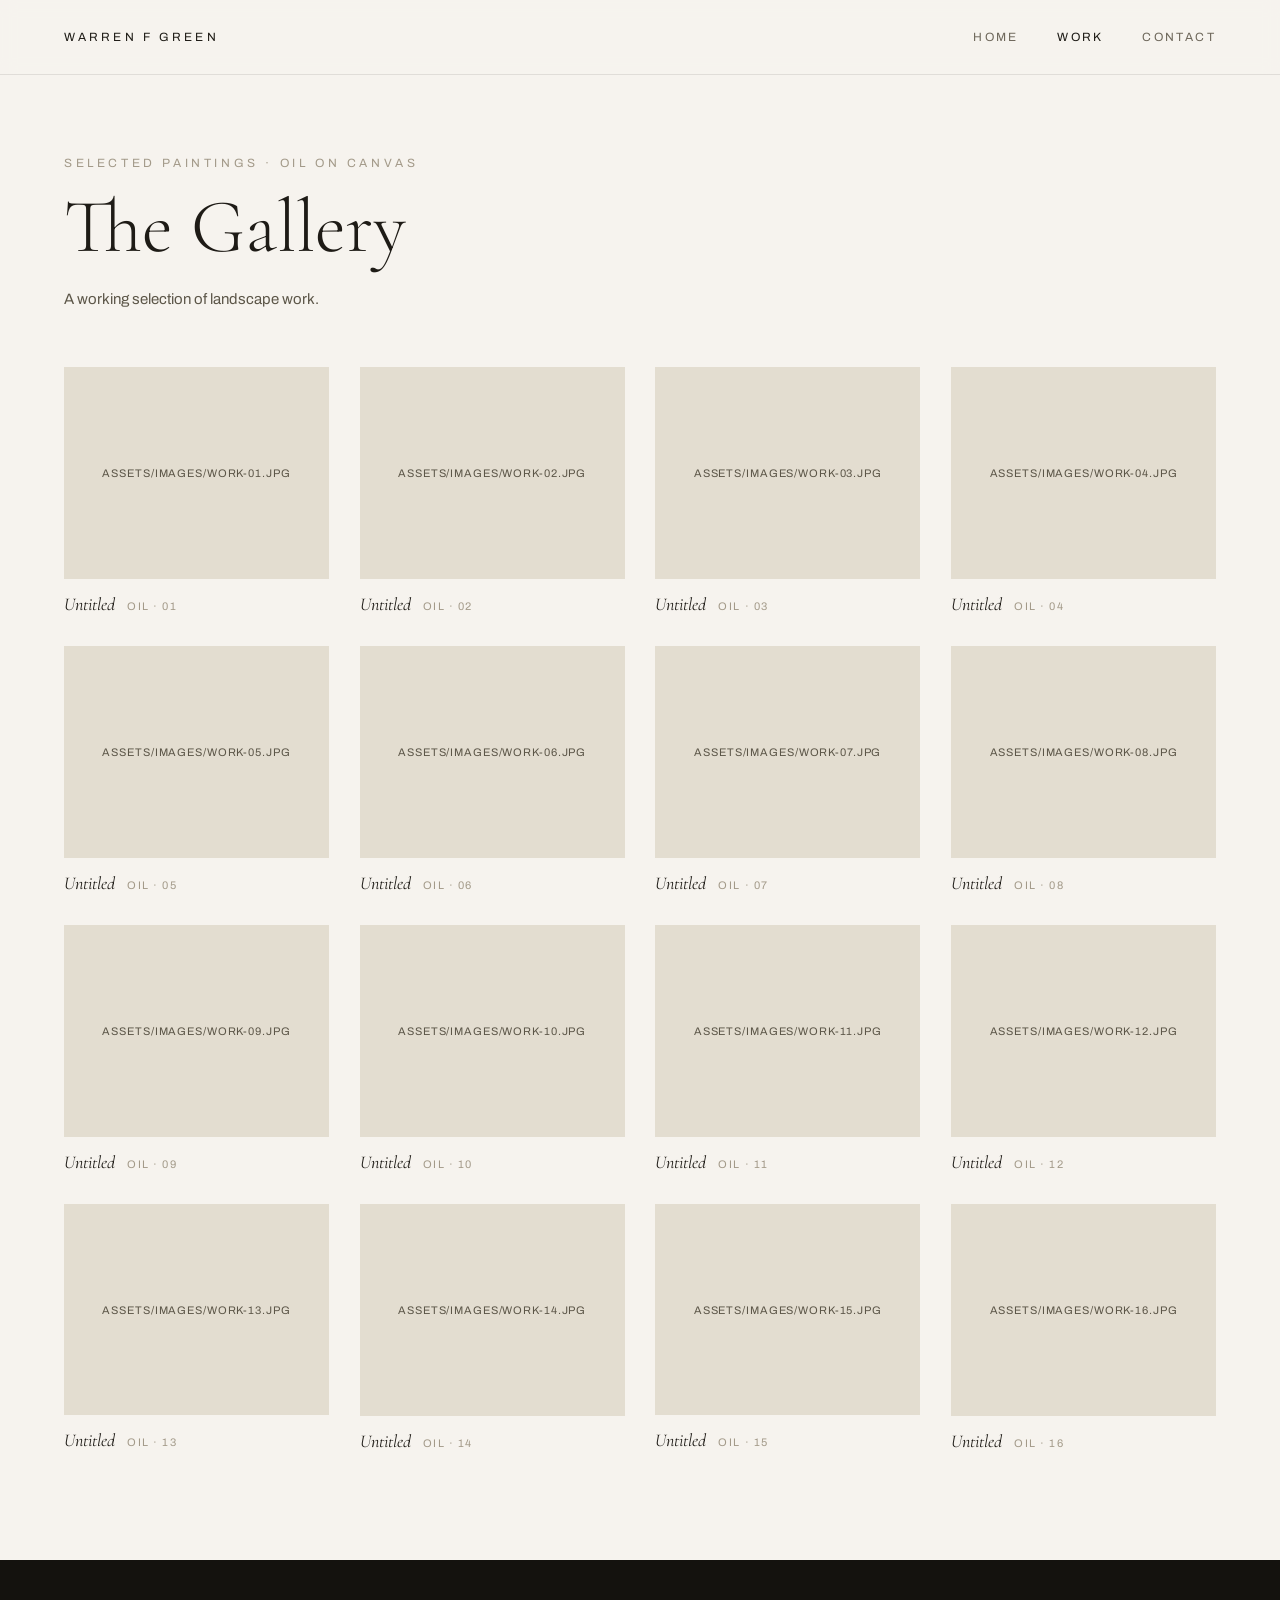
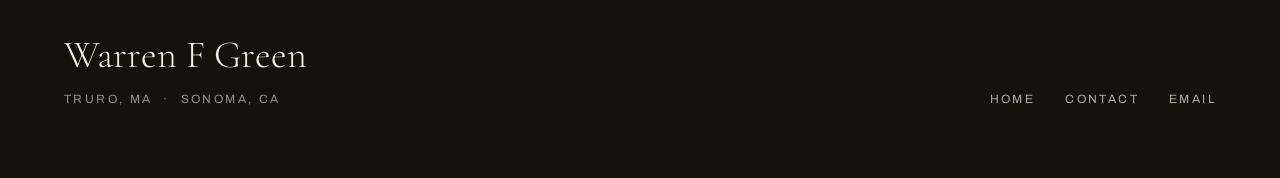
==== gallery.html @ 18994855 "Initial site" ====
<!DOCTYPE html>
<html lang="en">
<head>
<meta charset="utf-8">
<meta name="viewport" content="width=device-width, initial-scale=1">
<title>Gallery — Warren F Green</title>
<meta name="description" content="16 selected landscape paintings by Warren F Green, oil on canvas.">
<link rel="preconnect" href="https://fonts.googleapis.com">
<link rel="preconnect" href="https://fonts.gstatic.com" crossorigin>
<link href="https://fonts.googleapis.com/css2?family=Cormorant+Garamond:ital,wght@0,300;0,400;0,500;1,400&family=Archivo:wght@400;500;600&display=swap" rel="stylesheet">
<link rel="stylesheet" href="css/style.css">
</head>
<body>

<nav class="nav nav--bar">
  <a href="index.html" class="nav-name">Warren&nbsp;F&nbsp;Green</a>
  <div class="nav-links">
    <a href="index.html">Home</a>
    <a href="gallery.html" class="is-current">Work</a>
    <a href="contact.html">Contact</a>
  </div>
</nav>

<header class="gallery-intro">
  <div class="gallery-kicker">Selected paintings · Oil on canvas</div>
  <h1>The Gallery</h1>
  <p>A working selection of landscape work.</p>
</header>

<main class="gallery-main">
  <div class="gallery-grid">
    <!-- Replace the number in each src to add the matching photo, e.g. assets/images/work-01.jpg -->
    <figure>
      <div class="photo-frame">
        <img class="photo" src="assets/images/work-01.jpg" alt="Untitled landscape painting 01" onerror="this.closest('.photo-frame').classList.add('is-empty')">
        <span class="photo-hint">assets/images/work-01.jpg</span>
      </div>
      <figcaption>Untitled <span class="tag">Oil · 01</span></figcaption>
    </figure>
    <figure>
      <div class="photo-frame">
        <img class="photo" src="assets/images/work-02.jpg" alt="Untitled landscape painting 02" onerror="this.closest('.photo-frame').classList.add('is-empty')">
        <span class="photo-hint">assets/images/work-02.jpg</span>
      </div>
      <figcaption>Untitled <span class="tag">Oil · 02</span></figcaption>
    </figure>
    <figure>
      <div class="photo-frame">
        <img class="photo" src="assets/images/work-03.jpg" alt="Untitled landscape painting 03" onerror="this.closest('.photo-frame').classList.add('is-empty')">
        <span class="photo-hint">assets/images/work-03.jpg</span>
      </div>
      <figcaption>Untitled <span class="tag">Oil · 03</span></figcaption>
    </figure>
    <figure>
      <div class="photo-frame">
        <img class="photo" src="assets/images/work-04.jpg" alt="Untitled landscape painting 04" onerror="this.closest('.photo-frame').classList.add('is-empty')">
        <span class="photo-hint">assets/images/work-04.jpg</span>
      </div>
      <figcaption>Untitled <span class="tag">Oil · 04</span></figcaption>
    </figure>
    <figure>
      <div class="photo-frame">
        <img class="photo" src="assets/images/work-05.jpg" alt="Untitled landscape painting 05" onerror="this.closest('.photo-frame').classList.add('is-empty')">
        <span class="photo-hint">assets/images/work-05.jpg</span>
      </div>
      <figcaption>Untitled <span class="tag">Oil · 05</span></figcaption>
    </figure>
    <figure>
      <div class="photo-frame">
        <img class="photo" src="assets/images/work-06.jpg" alt="Untitled landscape painting 06" onerror="this.closest('.photo-frame').classList.add('is-empty')">
        <span class="photo-hint">assets/images/work-06.jpg</span>
      </div>
      <figcaption>Untitled <span class="tag">Oil · 06</span></figcaption>
    </figure>
    <figure>
      <div class="photo-frame">
        <img class="photo" src="assets/images/work-07.jpg" alt="Untitled landscape painting 07" onerror="this.closest('.photo-frame').classList.add('is-empty')">
        <span class="photo-hint">assets/images/work-07.jpg</span>
      </div>
      <figcaption>Untitled <span class="tag">Oil · 07</span></figcaption>
    </figure>
    <figure>
      <div class="photo-frame">
        <img class="photo" src="assets/images/work-08.jpg" alt="Untitled landscape painting 08" onerror="this.closest('.photo-frame').classList.add('is-empty')">
        <span class="photo-hint">assets/images/work-08.jpg</span>
      </div>
      <figcaption>Untitled <span class="tag">Oil · 08</span></figcaption>
    </figure>
    <figure>
      <div class="photo-frame">
        <img class="photo" src="assets/images/work-09.jpg" alt="Untitled landscape painting 09" onerror="this.closest('.photo-frame').classList.add('is-empty')">
        <span class="photo-hint">assets/images/work-09.jpg</span>
      </div>
      <figcaption>Untitled <span class="tag">Oil · 09</span></figcaption>
    </figure>
    <figure>
      <div class="photo-frame">
        <img class="photo" src="assets/images/work-10.jpg" alt="Untitled landscape painting 10" onerror="this.closest('.photo-frame').classList.add('is-empty')">
        <span class="photo-hint">assets/images/work-10.jpg</span>
      </div>
      <figcaption>Untitled <span class="tag">Oil · 10</span></figcaption>
    </figure>
    <figure>
      <div class="photo-frame">
        <img class="photo" src="assets/images/work-11.jpg" alt="Untitled landscape painting 11" onerror="this.closest('.photo-frame').classList.add('is-empty')">
        <span class="photo-hint">assets/images/work-11.jpg</span>
      </div>
      <figcaption>Untitled <span class="tag">Oil · 11</span></figcaption>
    </figure>
    <figure>
      <div class="photo-frame">
        <img class="photo" src="assets/images/work-12.jpg" alt="Untitled landscape painting 12" onerror="this.closest('.photo-frame').classList.add('is-empty')">
        <span class="photo-hint">assets/images/work-12.jpg</span>
      </div>
      <figcaption>Untitled <span class="tag">Oil · 12</span></figcaption>
    </figure>
    <figure>
      <div class="photo-frame">
        <img class="photo" src="assets/images/work-13.jpg" alt="Untitled landscape painting 13" onerror="this.closest('.photo-frame').classList.add('is-empty')">
        <span class="photo-hint">assets/images/work-13.jpg</span>
      </div>
      <figcaption>Untitled <span class="tag">Oil · 13</span></figcaption>
    </figure>
    <figure>
      <div class="photo-frame">
        <img class="photo" src="assets/images/work-14.jpg" alt="Untitled landscape painting 14" onerror="this.closest('.photo-frame').classList.add('is-empty')">
        <span class="photo-hint">assets/images/work-14.jpg</span>
      </div>
      <figcaption>Untitled <span class="tag">Oil · 14</span></figcaption>
    </figure>
    <figure>
      <div class="photo-frame">
        <img class="photo" src="assets/images/work-15.jpg" alt="Untitled landscape painting 15" onerror="this.closest('.photo-frame').classList.add('is-empty')">
        <span class="photo-hint">assets/images/work-15.jpg</span>
      </div>
      <figcaption>Untitled <span class="tag">Oil · 15</span></figcaption>
    </figure>
    <figure>
      <div class="photo-frame">
        <img class="photo" src="assets/images/work-16.jpg" alt="Untitled landscape painting 16" onerror="this.closest('.photo-frame').classList.add('is-empty')">
        <span class="photo-hint">assets/images/work-16.jpg</span>
      </div>
      <figcaption>Untitled <span class="tag">Oil · 16</span></figcaption>
    </figure>
  </div>
</main>

<footer class="site-footer">
  <div class="wrap">
    <div>
      <div class="footer-name">Warren F Green</div>
      <div class="footer-loc">Truro, MA&nbsp;&nbsp;·&nbsp;&nbsp;Sonoma, CA</div>
    </div>
    <div class="footer-links">
      <a href="index.html">Home</a>
      <a href="contact.html">Contact</a>
      <a href="mailto:wfgreen824@comcast.net">Email</a>
    </div>
  </div>
</footer>

</body>
</html>
---- css/style.css ----
/* Warren F Green — Painter portfolio
   Shared styles for index.html, gallery.html, contact.html */

:root {
  --paper: #F6F3EE;
  --paper-2: #EFEBE2;
  --ink: #1E1B16;
  --ink-soft: #3f3a30;
  --ink-soft-2: #5c5648;
  --label: #a39a89;
  --nav-muted: #6f685c;
  --near-black: #14120E;
  --scrim: 8, 7, 5;
  --cream: #F4EFE4;
  --cream-2: #E9E2D4;
  --placeholder-light: #e3ddd0;
  --placeholder-dark: #26221b;
  --serif: 'Cormorant Garamond', serif;
  --sans: 'Archivo', sans-serif;
}

* { box-sizing: border-box; }

html, body {
  margin: 0;
  padding: 0;
  background: var(--paper);
}

body {
  font-family: var(--sans);
  color: var(--ink);
}

::selection { background: var(--ink); color: var(--paper); }

a { text-decoration: none; color: inherit; }

img { max-width: 100%; display: block; }

.wrap { max-width: 1320px; margin: 0 auto; }

/* ===================== Photo placeholder frames =====================
   Point the <img> at a real file in assets/images/ and it displays
   automatically. Until that file exists, the frame shows a soft
   placeholder with the expected path so it's obvious what to add. */
.photo-frame {
  position: relative;
  overflow: hidden;
  background: var(--placeholder-light);
}
.photo-frame--dark { background: var(--placeholder-dark); }
.photo-frame .photo {
  width: 100%;
  height: 100%;
  object-fit: cover;
  display: block;
}
.photo-frame .photo-hint {
  display: none;
  position: absolute;
  inset: 0;
  align-items: center;
  justify-content: center;
  text-align: center;
  padding: 12px;
  font-size: 11px;
  letter-spacing: 0.08em;
  text-transform: uppercase;
  color: var(--ink-soft-2);
}
.photo-frame--dark .photo-hint { color: rgba(233, 226, 212, 0.55); }
.photo-frame.is-empty .photo { display: none; }
.photo-frame.is-empty .photo-hint { display: flex; }

/* ===================== Nav ===================== */
.nav {
  display: flex;
  align-items: center;
  justify-content: space-between;
  padding: 30px clamp(20px, 5vw, 72px);
  gap: 16px;
}
.nav-name {
  font-size: 12px;
  letter-spacing: 0.26em;
  text-transform: uppercase;
  white-space: nowrap;
}
.nav-links {
  display: flex;
  gap: clamp(18px, 3vw, 44px);
  font-size: 12px;
  letter-spacing: 0.2em;
  text-transform: uppercase;
  flex-wrap: wrap;
}

.nav--bar {
  border-bottom: 1px solid rgba(30, 27, 22, 0.1);
  position: sticky;
  top: 0;
  background: rgba(246, 243, 238, 0.92);
  backdrop-filter: blur(8px);
  z-index: 5;
}
.nav--bar .nav-name { color: var(--ink); }
.nav--bar .nav-links { color: var(--nav-muted); }
.nav--bar .nav-links a.is-current { color: var(--ink); }

.nav--overlay {
  position: absolute;
  top: 0; left: 0; right: 0;
  z-index: 3;
}
.nav--overlay .nav-name { color: var(--cream-2); }
.nav--overlay .nav-links { color: rgba(233, 226, 212, 0.72); }
.nav--overlay .nav-links a.is-current { color: var(--cream-2); }

/* ===================== Home: hero ===================== */
.hero {
  position: relative;
  height: 100vh;
  min-height: 680px;
  width: 100%;
  background: var(--near-black);
  overflow: hidden;
}
.hero .photo-frame {
  position: absolute;
  inset: 0;
  width: 100%;
  height: 100%;
}
.hero-scrim-h {
  position: absolute;
  inset: 0;
  background: linear-gradient(90deg, rgba(var(--scrim), 0.82) 0%, rgba(var(--scrim), 0.45) 46%, rgba(var(--scrim), 0.08) 100%);
  pointer-events: none;
}
.hero-scrim-v {
  position: absolute;
  inset: 0;
  background: linear-gradient(0deg, rgba(var(--scrim), 0.78) 0%, rgba(var(--scrim), 0) 42%);
  pointer-events: none;
}
.hero-copy {
  position: absolute;
  left: 0;
  bottom: 0;
  padding: 0 clamp(20px, 5vw, 72px) clamp(64px, 9vh, 104px);
  z-index: 3;
  max-width: 820px;
}
.hero-kicker {
  font-size: 12px;
  letter-spacing: 0.32em;
  text-transform: uppercase;
  color: rgba(233, 226, 212, 0.66);
  margin-bottom: 26px;
}
.hero-copy h1 {
  margin: 0;
  font-family: var(--serif);
  font-weight: 300;
  font-size: clamp(44px, 8vw, 104px);
  line-height: 0.95;
  letter-spacing: 0.01em;
  color: var(--cream);
}
.hero-copy p {
  margin: 24px 0 0;
  font-family: var(--serif);
  font-style: italic;
  font-weight: 400;
  font-size: clamp(20px, 2.6vw, 32px);
  line-height: 1.38;
  color: rgba(244, 239, 228, 0.86);
  max-width: 600px;
}
.scroll-cue {
  position: absolute;
  left: 50%;
  bottom: 30px;
  transform: translateX(-50%);
  z-index: 3;
  display: flex;
  flex-direction: column;
  align-items: center;
  gap: 8px;
  color: rgba(233, 226, 212, 0.6);
}
.scroll-cue span:first-child {
  font-size: 10px;
  letter-spacing: 0.26em;
  text-transform: uppercase;
}
.scroll-cue-line {
  display: block;
  width: 1px;
  height: 34px;
  background: linear-gradient(rgba(233, 226, 212, 0.6), rgba(233, 226, 212, 0));
  animation: scrollcue 2.4s ease-in-out infinite;
}
@keyframes scrollcue {
  0% { transform: translateY(0); opacity: 0.55; }
  50% { transform: translateY(7px); opacity: 1; }
  100% { transform: translateY(0); opacity: 0.55; }
}
@media (prefers-reduced-motion: reduce) {
  .scroll-cue-line { animation: none; }
}

/* ===================== Home: about ===================== */
.about {
  background: var(--paper);
  padding: clamp(64px, 11vh, 140px) clamp(20px, 5vw, 72px);
}
.about .wrap {
  display: grid;
  grid-template-columns: minmax(0, 0.85fr) minmax(0, 1.15fr);
  gap: clamp(32px, 7vw, 110px);
}
.about-kicker {
  font-size: 12px;
  letter-spacing: 0.3em;
  text-transform: uppercase;
  color: var(--label);
}
.about h2 {
  margin: 22px 0 0;
  font-family: var(--serif);
  font-weight: 300;
  font-size: clamp(30px, 4vw, 52px);
  line-height: 1.06;
  color: var(--ink);
}
.about-body { max-width: 540px; }
.about-body p {
  margin: 0;
  font-size: 16px;
  line-height: 1.85;
  color: var(--ink-soft);
}
.about-body p + p { margin-top: 24px; }
.link-arrow {
  display: inline-flex;
  align-items: center;
  gap: 12px;
  margin-top: 38px;
  font-size: 12px;
  letter-spacing: 0.22em;
  text-transform: uppercase;
  color: var(--ink);
  border-bottom: 1px solid var(--ink);
  padding-bottom: 6px;
}
.link-arrow .glyph { font-family: var(--serif); font-size: 18px; }

/* ===================== Home: selected work ===================== */
.selected {
  background: var(--paper-2);
  padding: clamp(56px, 9vh, 110px) clamp(20px, 5vw, 72px) clamp(64px, 11vh, 130px);
  border-top: 1px solid rgba(30, 27, 22, 0.08);
}
.selected-head {
  display: flex;
  align-items: flex-end;
  justify-content: space-between;
  flex-wrap: wrap;
  gap: 16px;
  margin-bottom: clamp(30px, 5vh, 54px);
}
.selected-head h2 {
  margin: 0;
  font-family: var(--serif);
  font-weight: 300;
  font-size: clamp(28px, 3.6vw, 46px);
  color: var(--ink);
}
.selected-head a {
  font-size: 12px;
  letter-spacing: 0.22em;
  text-transform: uppercase;
  color: var(--nav-muted);
}
.selected-grid {
  display: grid;
  grid-template-columns: repeat(3, 1fr);
  gap: clamp(14px, 2vw, 28px);
}
.selected-grid .photo-frame { aspect-ratio: 4 / 5; }

/* ===================== Footer ===================== */
.site-footer {
  background: var(--near-black);
  color: var(--cream-2);
  padding: clamp(48px, 8vh, 86px) clamp(20px, 5vw, 72px);
}
.site-footer .wrap {
  display: flex;
  align-items: flex-end;
  justify-content: space-between;
  flex-wrap: wrap;
  gap: 26px;
}
.footer-name {
  font-family: var(--serif);
  font-weight: 300;
  font-size: clamp(26px, 3vw, 40px);
  color: var(--cream);
}
.footer-loc {
  font-size: 12px;
  letter-spacing: 0.2em;
  text-transform: uppercase;
  color: rgba(233, 226, 212, 0.6);
  margin-top: 14px;
}
.footer-links {
  display: flex;
  gap: 30px;
  flex-wrap: wrap;
  font-size: 12px;
  letter-spacing: 0.2em;
  text-transform: uppercase;
  color: rgba(233, 226, 212, 0.72);
}

/* ===================== Gallery page ===================== */
.gallery-intro {
  padding: clamp(48px, 9vh, 104px) clamp(20px, 5vw, 72px) clamp(36px, 6vh, 64px);
  max-width: 1320px;
  margin: 0 auto;
}
.gallery-kicker {
  font-size: 12px;
  letter-spacing: 0.3em;
  text-transform: uppercase;
  color: var(--label);
}
.gallery-intro h1 {
  margin: 20px 0 0;
  font-family: var(--serif);
  font-weight: 300;
  font-size: clamp(36px, 6vw, 76px);
  line-height: 0.98;
  color: var(--ink);
}
.gallery-intro p {
  margin: 22px 0 0;
  max-width: 480px;
  font-size: 15px;
  line-height: 1.8;
  color: var(--ink-soft-2);
}
.gallery-main {
  padding: 0 clamp(20px, 5vw, 72px) clamp(72px, 12vh, 140px);
  max-width: 1320px;
  margin: 0 auto;
}
.gallery-grid {
  display: grid;
  grid-template-columns: repeat(auto-fill, minmax(240px, 1fr));
  gap: clamp(20px, 2.4vw, 40px);
}
.gallery-grid figure { margin: 0; }
.gallery-grid .photo-frame { aspect-ratio: 5 / 4; }
.gallery-grid figcaption {
  margin-top: 14px;
  font-family: var(--serif);
  font-style: italic;
  font-size: 18px;
  color: var(--ink);
}
.gallery-grid figcaption .tag {
  font-family: var(--sans);
  font-style: normal;
  font-size: 11px;
  letter-spacing: 0.14em;
  text-transform: uppercase;
  color: var(--label);
  margin-left: 8px;
}

/* ===================== Contact page ===================== */
.contact-main {
  flex: 1;
  display: grid;
  grid-template-columns: minmax(0, 1fr) minmax(0, 1fr);
  min-height: 0;
}
.contact-photo {
  position: relative;
  min-height: 360px;
}
.contact-photo .photo-frame { position: absolute; inset: 0; }
.contact-photo-scrim {
  position: absolute;
  inset: 0;
  background: linear-gradient(0deg, rgba(var(--scrim), 0.55) 0%, rgba(var(--scrim), 0) 55%);
  pointer-events: none;
}
.contact-photo-quote {
  position: absolute;
  left: 0;
  bottom: 0;
  padding: 36px clamp(20px, 4vw, 52px);
  pointer-events: none;
  font-family: var(--serif);
  font-style: italic;
  font-size: clamp(19px, 2vw, 26px);
  color: rgba(244, 239, 228, 0.9);
}
.contact-side {
  padding: clamp(48px, 9vh, 110px) clamp(24px, 6vw, 96px);
  display: flex;
  flex-direction: column;
  justify-content: center;
}
.contact-kicker {
  font-size: 12px;
  letter-spacing: 0.3em;
  text-transform: uppercase;
  color: var(--label);
}
.contact-side h1 {
  margin: 20px 0 0;
  font-family: var(--serif);
  font-weight: 300;
  font-size: clamp(34px, 5vw, 64px);
  line-height: 1.0;
  color: var(--ink);
}
.contact-side > p {
  margin: 24px 0 0;
  max-width: 420px;
  font-size: 15.5px;
  line-height: 1.8;
  color: var(--ink-soft-2);
}
.contact-fields {
  margin-top: clamp(32px, 6vh, 56px);
  display: flex;
  flex-direction: column;
  gap: 28px;
}
.contact-field-label {
  font-size: 11px;
  letter-spacing: 0.24em;
  text-transform: uppercase;
  color: var(--label);
  margin-bottom: 10px;
}
.contact-field-value {
  font-family: var(--serif);
  font-size: clamp(22px, 2.6vw, 32px);
  color: var(--ink);
}
a.contact-field-value {
  border-bottom: 1px solid rgba(30, 27, 22, 0.25);
  padding-bottom: 3px;
  display: inline-block;
}
.contact-studios {
  font-family: var(--serif);
  font-size: clamp(19px, 2.2vw, 26px);
  color: var(--ink);
  line-height: 1.5;
}
.contact-cta {
  margin-top: clamp(32px, 6vh, 56px);
  align-self: flex-start;
  display: inline-flex;
  align-items: center;
  gap: 12px;
  background: var(--ink);
  color: var(--cream);
  padding: 16px 30px;
  font-size: 12px;
  letter-spacing: 0.22em;
  text-transform: uppercase;
}
.contact-cta .glyph { font-family: var(--serif); font-size: 17px; }

.footer--simple .wrap {
  display: flex;
  align-items: center;
  justify-content: space-between;
  flex-wrap: wrap;
  gap: 20px;
}

/* ===================== Mobile ===================== */
@media (max-width: 900px) {
  .about .wrap { grid-template-columns: 1fr; }
  .selected-grid { grid-template-columns: repeat(2, 1fr); }
  .contact-main { grid-template-columns: 1fr; }
  .contact-photo { min-height: 280px; }
}

@media (max-width: 560px) {
  .selected-grid { grid-template-columns: 1fr; }
  .nav { padding: 22px 20px; }
  .nav-links { gap: 16px; }
  .hero { min-height: 560px; }
  .site-footer .wrap,
  .footer--simple .wrap { flex-direction: column; align-items: flex-start; }
}
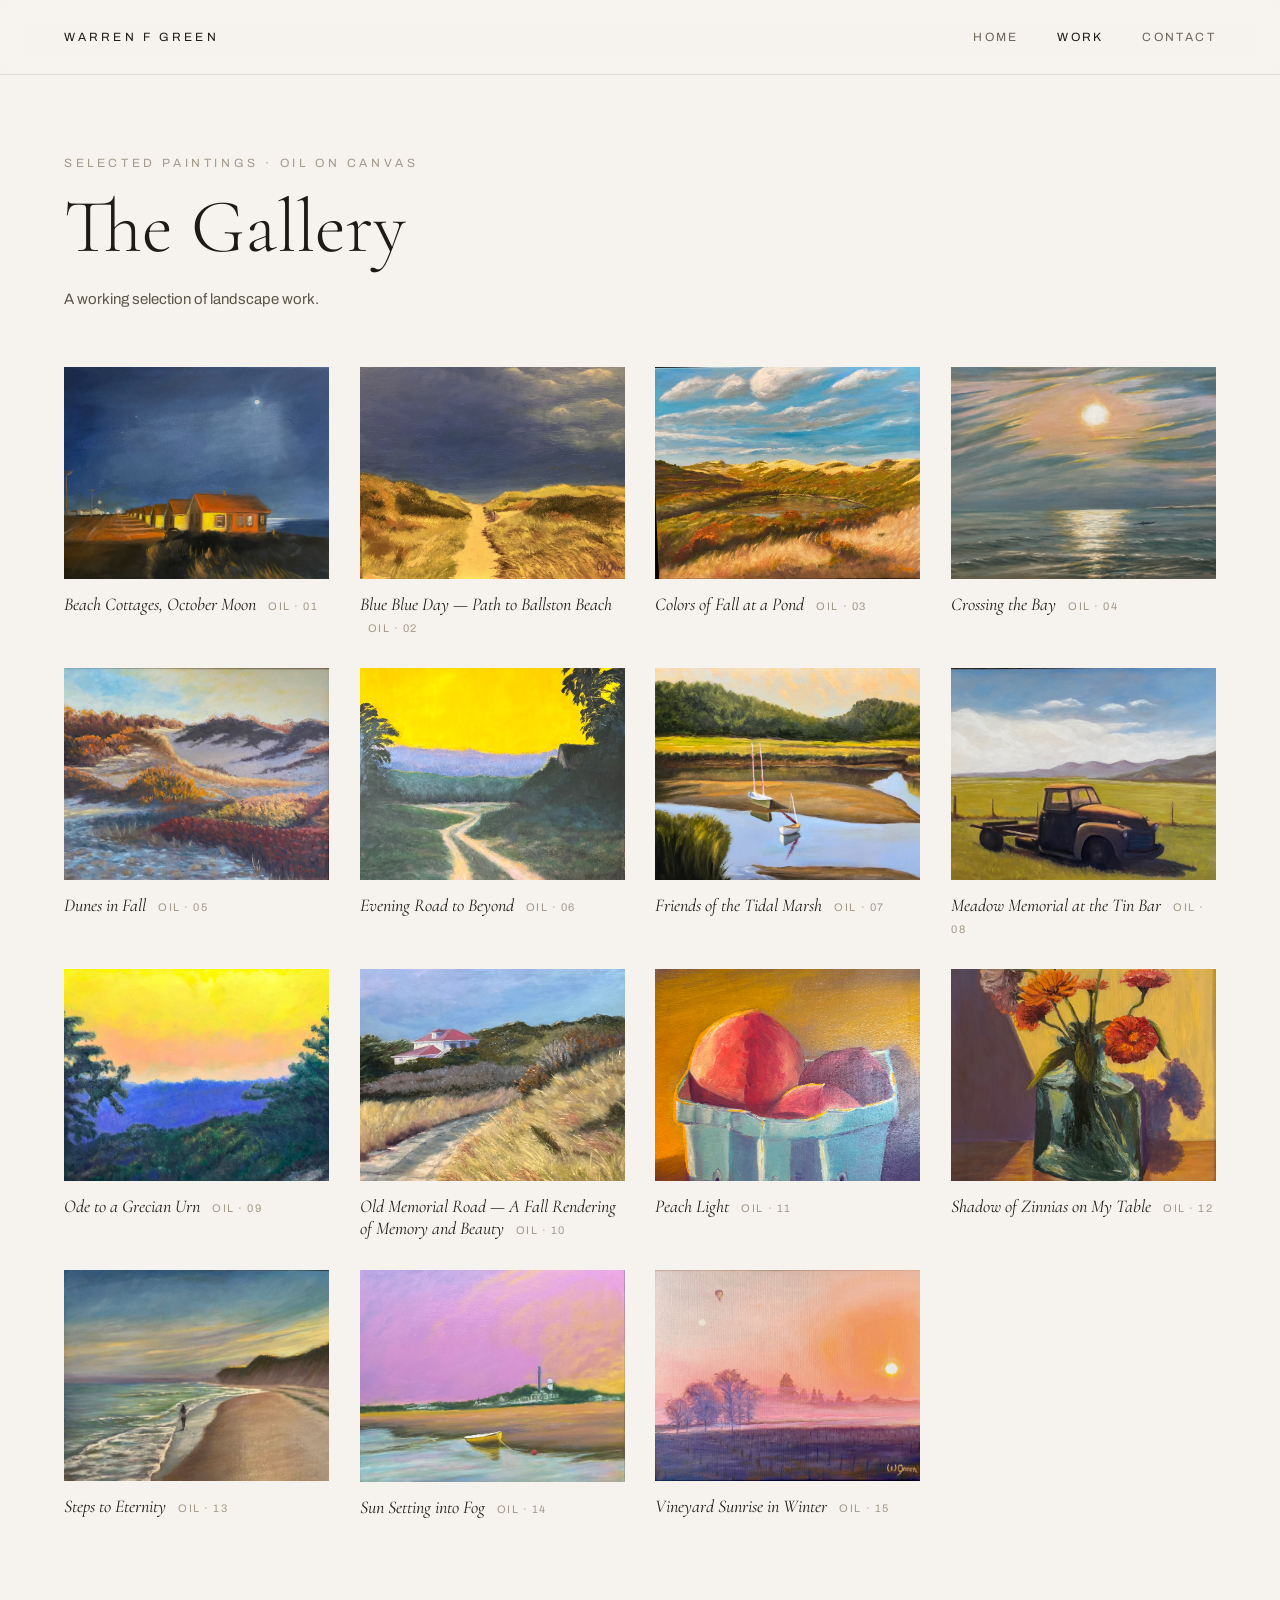
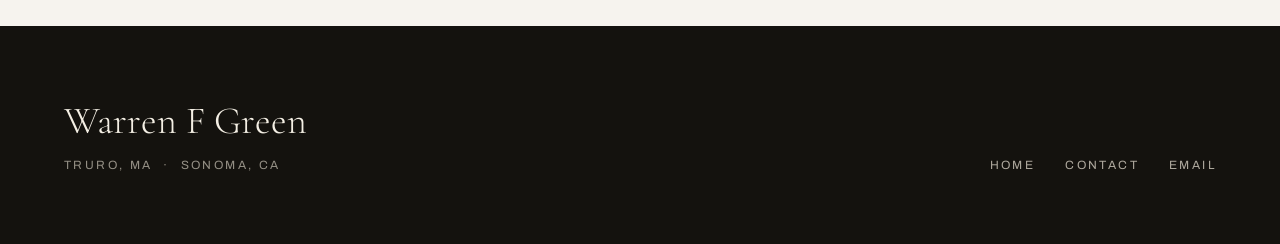
==== commit f1bf680b: "Wire real paintings into hero and gallery Point hero, home features, and all gallery figures at the " ====
--- a/gallery.html
+++ b/gallery.html
@@ -4,7 +4,7 @@
 <meta charset="utf-8">
 <meta name="viewport" content="width=device-width, initial-scale=1">
 <title>Gallery — Warren F Green</title>
-<meta name="description" content="16 selected landscape paintings by Warren F Green, oil on canvas.">
+<meta name="description" content="15 selected landscape paintings by Warren F Green, oil on canvas.">
 <link rel="preconnect" href="https://fonts.googleapis.com">
 <link rel="preconnect" href="https://fonts.gstatic.com" crossorigin>
 <link href="https://fonts.googleapis.com/css2?family=Cormorant+Garamond:ital,wght@0,300;0,400;0,500;1,400&family=Archivo:wght@400;500;600&display=swap" rel="stylesheet">
@@ -29,118 +29,110 @@
 
 <main class="gallery-main">
   <div class="gallery-grid">
-    <!-- Replace the number in each src to add the matching photo, e.g. assets/images/work-01.jpg -->
     <figure>
       <div class="photo-frame">
-        <img class="photo" src="assets/images/work-01.jpg" alt="Untitled landscape painting 01" onerror="this.closest('.photo-frame').classList.add('is-empty')">
-        <span class="photo-hint">assets/images/work-01.jpg</span>
+        <img class="photo" src="assets/images/Beach%20Cotteges%20October%20Moon.jpeg" alt="Beach Cottages, October Moon — landscape painting by Warren F Green" onerror="this.closest('.photo-frame').classList.add('is-empty')">
+        <span class="photo-hint">Beach Cottages, October Moon</span>
       </div>
-      <figcaption>Untitled <span class="tag">Oil · 01</span></figcaption>
+      <figcaption>Beach Cottages, October Moon <span class="tag">Oil · 01</span></figcaption>
     </figure>
     <figure>
       <div class="photo-frame">
-        <img class="photo" src="assets/images/work-02.jpg" alt="Untitled landscape painting 02" onerror="this.closest('.photo-frame').classList.add('is-empty')">
-        <span class="photo-hint">assets/images/work-02.jpg</span>
+        <img class="photo" src="assets/images/Blue%20Blue%20Day%20Path%20to%20Ballston%20Beach.jpeg" alt="Blue Blue Day, Path to Ballston Beach — landscape painting by Warren F Green" onerror="this.closest('.photo-frame').classList.add('is-empty')">
+        <span class="photo-hint">Blue Blue Day — Path to Ballston Beach</span>
       </div>
-      <figcaption>Untitled <span class="tag">Oil · 02</span></figcaption>
+      <figcaption>Blue Blue Day — Path to Ballston Beach <span class="tag">Oil · 02</span></figcaption>
     </figure>
     <figure>
       <div class="photo-frame">
-        <img class="photo" src="assets/images/work-03.jpg" alt="Untitled landscape painting 03" onerror="this.closest('.photo-frame').classList.add('is-empty')">
-        <span class="photo-hint">assets/images/work-03.jpg</span>
+        <img class="photo" src="assets/images/Colors%20of%20Fall%20at%20a%20Pond.jpeg" alt="Colors of Fall at a Pond — landscape painting by Warren F Green" onerror="this.closest('.photo-frame').classList.add('is-empty')">
+        <span class="photo-hint">Colors of Fall at a Pond</span>
       </div>
-      <figcaption>Untitled <span class="tag">Oil · 03</span></figcaption>
+      <figcaption>Colors of Fall at a Pond <span class="tag">Oil · 03</span></figcaption>
     </figure>
     <figure>
       <div class="photo-frame">
-        <img class="photo" src="assets/images/work-04.jpg" alt="Untitled landscape painting 04" onerror="this.closest('.photo-frame').classList.add('is-empty')">
-        <span class="photo-hint">assets/images/work-04.jpg</span>
+        <img class="photo" src="assets/images/Crossing%20the%20Bay.jpeg" alt="Crossing the Bay — landscape painting by Warren F Green" onerror="this.closest('.photo-frame').classList.add('is-empty')">
+        <span class="photo-hint">Crossing the Bay</span>
       </div>
-      <figcaption>Untitled <span class="tag">Oil · 04</span></figcaption>
+      <figcaption>Crossing the Bay <span class="tag">Oil · 04</span></figcaption>
     </figure>
     <figure>
       <div class="photo-frame">
-        <img class="photo" src="assets/images/work-05.jpg" alt="Untitled landscape painting 05" onerror="this.closest('.photo-frame').classList.add('is-empty')">
-        <span class="photo-hint">assets/images/work-05.jpg</span>
+        <img class="photo" src="assets/images/Dunes%20in%20Fall.jpeg" alt="Dunes in Fall — landscape painting by Warren F Green" onerror="this.closest('.photo-frame').classList.add('is-empty')">
+        <span class="photo-hint">Dunes in Fall</span>
       </div>
-      <figcaption>Untitled <span class="tag">Oil · 05</span></figcaption>
+      <figcaption>Dunes in Fall <span class="tag">Oil · 05</span></figcaption>
     </figure>
     <figure>
       <div class="photo-frame">
-        <img class="photo" src="assets/images/work-06.jpg" alt="Untitled landscape painting 06" onerror="this.closest('.photo-frame').classList.add('is-empty')">
-        <span class="photo-hint">assets/images/work-06.jpg</span>
+        <img class="photo" src="assets/images/Evening%20Road%20to%20Beyond.jpeg" alt="Evening Road to Beyond — landscape painting by Warren F Green" onerror="this.closest('.photo-frame').classList.add('is-empty')">
+        <span class="photo-hint">Evening Road to Beyond</span>
       </div>
-      <figcaption>Untitled <span class="tag">Oil · 06</span></figcaption>
+      <figcaption>Evening Road to Beyond <span class="tag">Oil · 06</span></figcaption>
     </figure>
     <figure>
       <div class="photo-frame">
-        <img class="photo" src="assets/images/work-07.jpg" alt="Untitled landscape painting 07" onerror="this.closest('.photo-frame').classList.add('is-empty')">
-        <span class="photo-hint">assets/images/work-07.jpg</span>
+        <img class="photo" src="assets/images/Friends%20of%20the%20Tidal%20Marsh.jpeg" alt="Friends of the Tidal Marsh — landscape painting by Warren F Green" onerror="this.closest('.photo-frame').classList.add('is-empty')">
+        <span class="photo-hint">Friends of the Tidal Marsh</span>
       </div>
-      <figcaption>Untitled <span class="tag">Oil · 07</span></figcaption>
+      <figcaption>Friends of the Tidal Marsh <span class="tag">Oil · 07</span></figcaption>
     </figure>
     <figure>
       <div class="photo-frame">
-        <img class="photo" src="assets/images/work-08.jpg" alt="Untitled landscape painting 08" onerror="this.closest('.photo-frame').classList.add('is-empty')">
-        <span class="photo-hint">assets/images/work-08.jpg</span>
+        <img class="photo" src="assets/images/Meadow%20Memorial%20at%20the%20Tin%20Bar.jpeg" alt="Meadow Memorial at the Tin Bar — landscape painting by Warren F Green" onerror="this.closest('.photo-frame').classList.add('is-empty')">
+        <span class="photo-hint">Meadow Memorial at the Tin Bar</span>
       </div>
-      <figcaption>Untitled <span class="tag">Oil · 08</span></figcaption>
+      <figcaption>Meadow Memorial at the Tin Bar <span class="tag">Oil · 08</span></figcaption>
     </figure>
     <figure>
       <div class="photo-frame">
-        <img class="photo" src="assets/images/work-09.jpg" alt="Untitled landscape painting 09" onerror="this.closest('.photo-frame').classList.add('is-empty')">
-        <span class="photo-hint">assets/images/work-09.jpg</span>
+        <img class="photo" src="assets/images/Ode%20to%20a%20Grecian%20Urn.jpeg" alt="Ode to a Grecian Urn — landscape painting by Warren F Green" onerror="this.closest('.photo-frame').classList.add('is-empty')">
+        <span class="photo-hint">Ode to a Grecian Urn</span>
       </div>
-      <figcaption>Untitled <span class="tag">Oil · 09</span></figcaption>
+      <figcaption>Ode to a Grecian Urn <span class="tag">Oil · 09</span></figcaption>
     </figure>
     <figure>
       <div class="photo-frame">
-        <img class="photo" src="assets/images/work-10.jpg" alt="Untitled landscape painting 10" onerror="this.closest('.photo-frame').classList.add('is-empty')">
-        <span class="photo-hint">assets/images/work-10.jpg</span>
+        <img class="photo" src="assets/images/Old%20Memorial%20Road%20-%20A%20Fall%20Rendering%20of%20Memory%20and%20Beauty.jpeg" alt="Old Memorial Road, A Fall Rendering of Memory and Beauty — landscape painting by Warren F Green" onerror="this.closest('.photo-frame').classList.add('is-empty')">
+        <span class="photo-hint">Old Memorial Road</span>
       </div>
-      <figcaption>Untitled <span class="tag">Oil · 10</span></figcaption>
+      <figcaption>Old Memorial Road — A Fall Rendering of Memory and Beauty <span class="tag">Oil · 10</span></figcaption>
     </figure>
     <figure>
       <div class="photo-frame">
-        <img class="photo" src="assets/images/work-11.jpg" alt="Untitled landscape painting 11" onerror="this.closest('.photo-frame').classList.add('is-empty')">
-        <span class="photo-hint">assets/images/work-11.jpg</span>
+        <img class="photo" src="assets/images/Peach%20Light.jpeg" alt="Peach Light — landscape painting by Warren F Green" onerror="this.closest('.photo-frame').classList.add('is-empty')">
+        <span class="photo-hint">Peach Light</span>
       </div>
-      <figcaption>Untitled <span class="tag">Oil · 11</span></figcaption>
+      <figcaption>Peach Light <span class="tag">Oil · 11</span></figcaption>
     </figure>
     <figure>
       <div class="photo-frame">
-        <img class="photo" src="assets/images/work-12.jpg" alt="Untitled landscape painting 12" onerror="this.closest('.photo-frame').classList.add('is-empty')">
-        <span class="photo-hint">assets/images/work-12.jpg</span>
+        <img class="photo" src="assets/images/Shadow%20of%20Zinnias%20on%20my%20Table.jpeg" alt="Shadow of Zinnias on My Table — painting by Warren F Green" onerror="this.closest('.photo-frame').classList.add('is-empty')">
+        <span class="photo-hint">Shadow of Zinnias on My Table</span>
       </div>
-      <figcaption>Untitled <span class="tag">Oil · 12</span></figcaption>
+      <figcaption>Shadow of Zinnias on My Table <span class="tag">Oil · 12</span></figcaption>
     </figure>
     <figure>
       <div class="photo-frame">
-        <img class="photo" src="assets/images/work-13.jpg" alt="Untitled landscape painting 13" onerror="this.closest('.photo-frame').classList.add('is-empty')">
-        <span class="photo-hint">assets/images/work-13.jpg</span>
+        <img class="photo" src="assets/images/Steps%20to%20Eternity.jpeg" alt="Steps to Eternity — landscape painting by Warren F Green" onerror="this.closest('.photo-frame').classList.add('is-empty')">
+        <span class="photo-hint">Steps to Eternity</span>
       </div>
-      <figcaption>Untitled <span class="tag">Oil · 13</span></figcaption>
+      <figcaption>Steps to Eternity <span class="tag">Oil · 13</span></figcaption>
     </figure>
     <figure>
       <div class="photo-frame">
-        <img class="photo" src="assets/images/work-14.jpg" alt="Untitled landscape painting 14" onerror="this.closest('.photo-frame').classList.add('is-empty')">
-        <span class="photo-hint">assets/images/work-14.jpg</span>
+        <img class="photo" src="assets/images/Sun%20Setting%20into%20Fog.jpeg" alt="Sun Setting into Fog — landscape painting by Warren F Green" onerror="this.closest('.photo-frame').classList.add('is-empty')">
+        <span class="photo-hint">Sun Setting into Fog</span>
       </div>
-      <figcaption>Untitled <span class="tag">Oil · 14</span></figcaption>
+      <figcaption>Sun Setting into Fog <span class="tag">Oil · 14</span></figcaption>
     </figure>
     <figure>
       <div class="photo-frame">
-        <img class="photo" src="assets/images/work-15.jpg" alt="Untitled landscape painting 15" onerror="this.closest('.photo-frame').classList.add('is-empty')">
-        <span class="photo-hint">assets/images/work-15.jpg</span>
+        <img class="photo" src="assets/images/Vineyard%20Sunrise%20in%20Winter.jpeg" alt="Vineyard Sunrise in Winter — landscape painting by Warren F Green" onerror="this.closest('.photo-frame').classList.add('is-empty')">
+        <span class="photo-hint">Vineyard Sunrise in Winter</span>
       </div>
-      <figcaption>Untitled <span class="tag">Oil · 15</span></figcaption>
-    </figure>
-    <figure>
-      <div class="photo-frame">
-        <img class="photo" src="assets/images/work-16.jpg" alt="Untitled landscape painting 16" onerror="this.closest('.photo-frame').classList.add('is-empty')">
-        <span class="photo-hint">assets/images/work-16.jpg</span>
-      </div>
-      <figcaption>Untitled <span class="tag">Oil · 16</span></figcaption>
+      <figcaption>Vineyard Sunrise in Winter <span class="tag">Oil · 15</span></figcaption>
     </figure>
   </div>
 </main>
--- a/css/style.css
+++ b/css/style.css
@@ -211,6 +211,31 @@
   .scroll-cue-line { animation: none; }
 }
 
+/* ===================== Home: artist's statement ===================== */
+.statement {
+  background: var(--paper);
+  padding: clamp(56px, 10vh, 116px) clamp(20px, 6vw, 96px);
+  border-top: 1px solid rgba(30, 27, 22, 0.08);
+  text-align: center;
+}
+.statement .wrap { max-width: 820px; }
+.statement-kicker {
+  font-size: 12px;
+  letter-spacing: 0.3em;
+  text-transform: uppercase;
+  color: var(--label);
+  margin-bottom: 28px;
+}
+.statement p {
+  margin: 0;
+  font-family: var(--serif);
+  font-style: italic;
+  font-weight: 300;
+  font-size: clamp(22px, 3.2vw, 38px);
+  line-height: 1.5;
+  color: var(--ink);
+}
+
 /* ===================== Home: about ===================== */
 .about {
   background: var(--paper);
